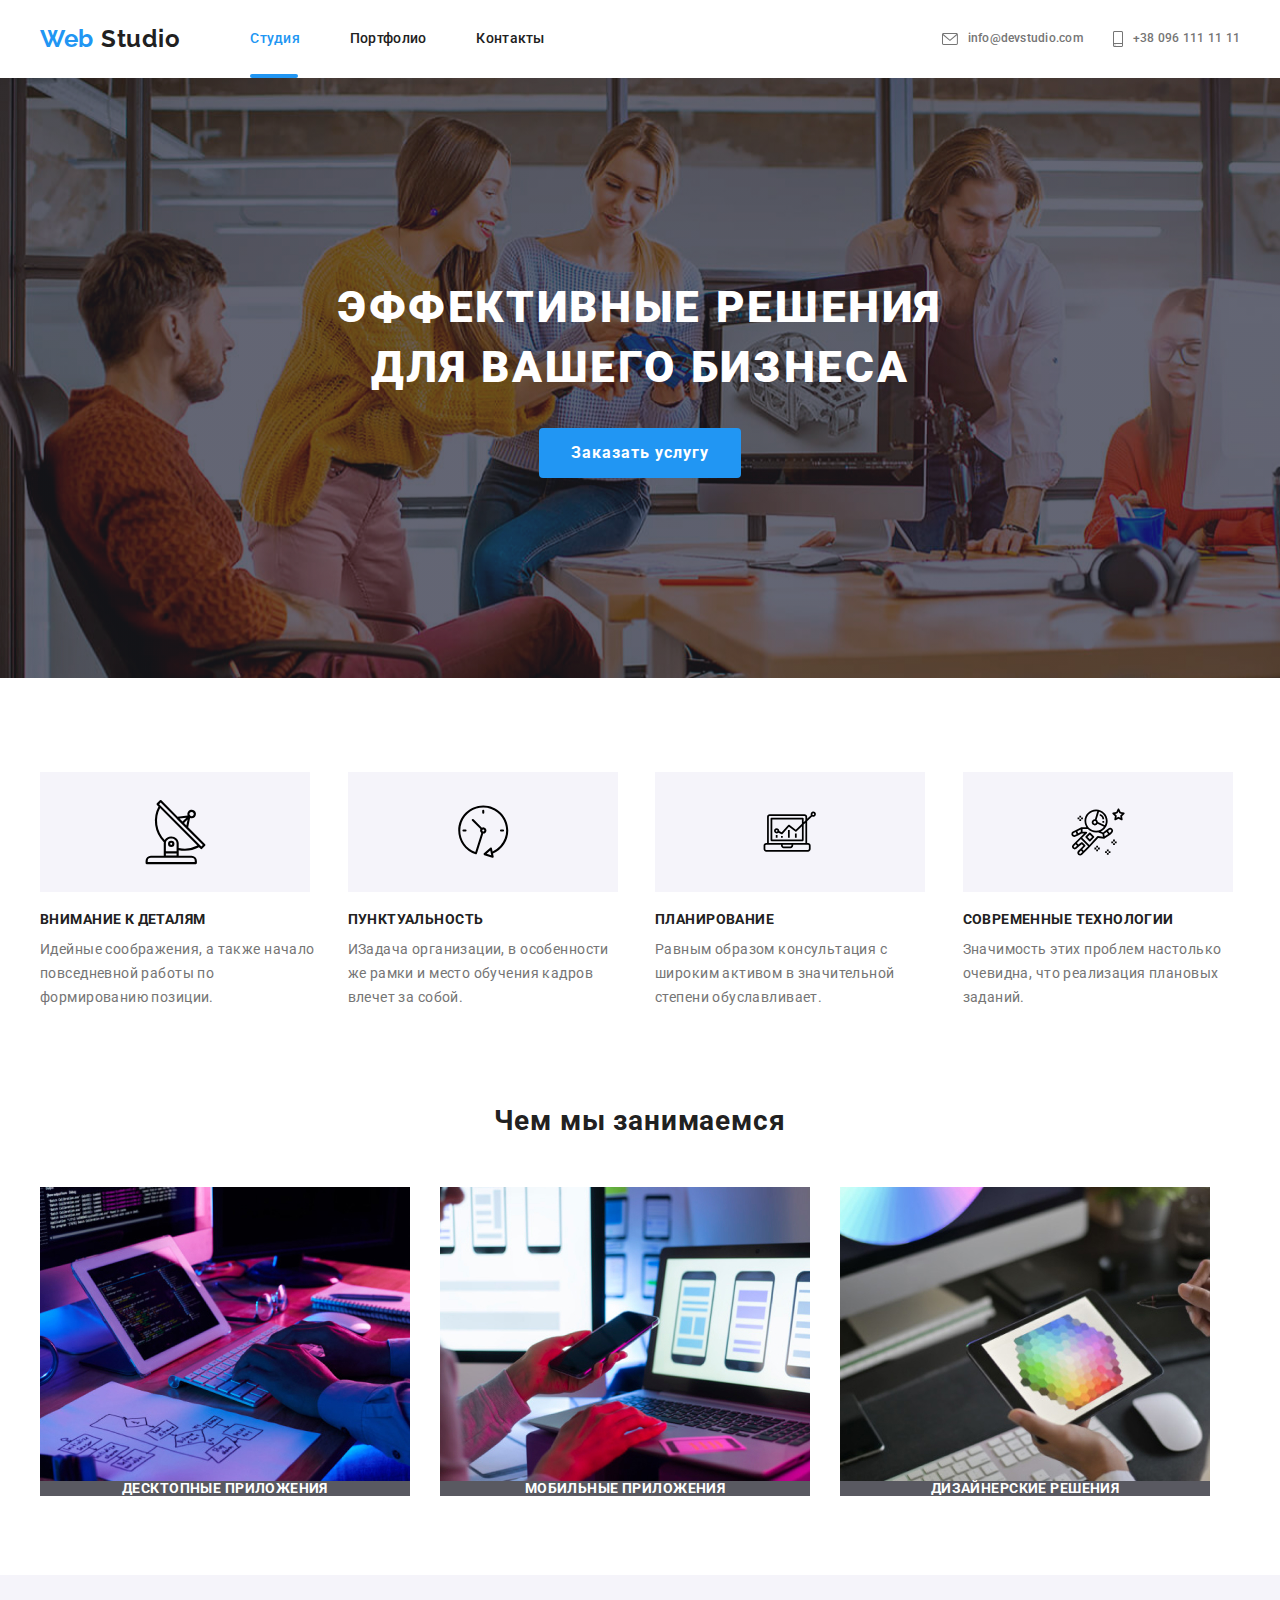
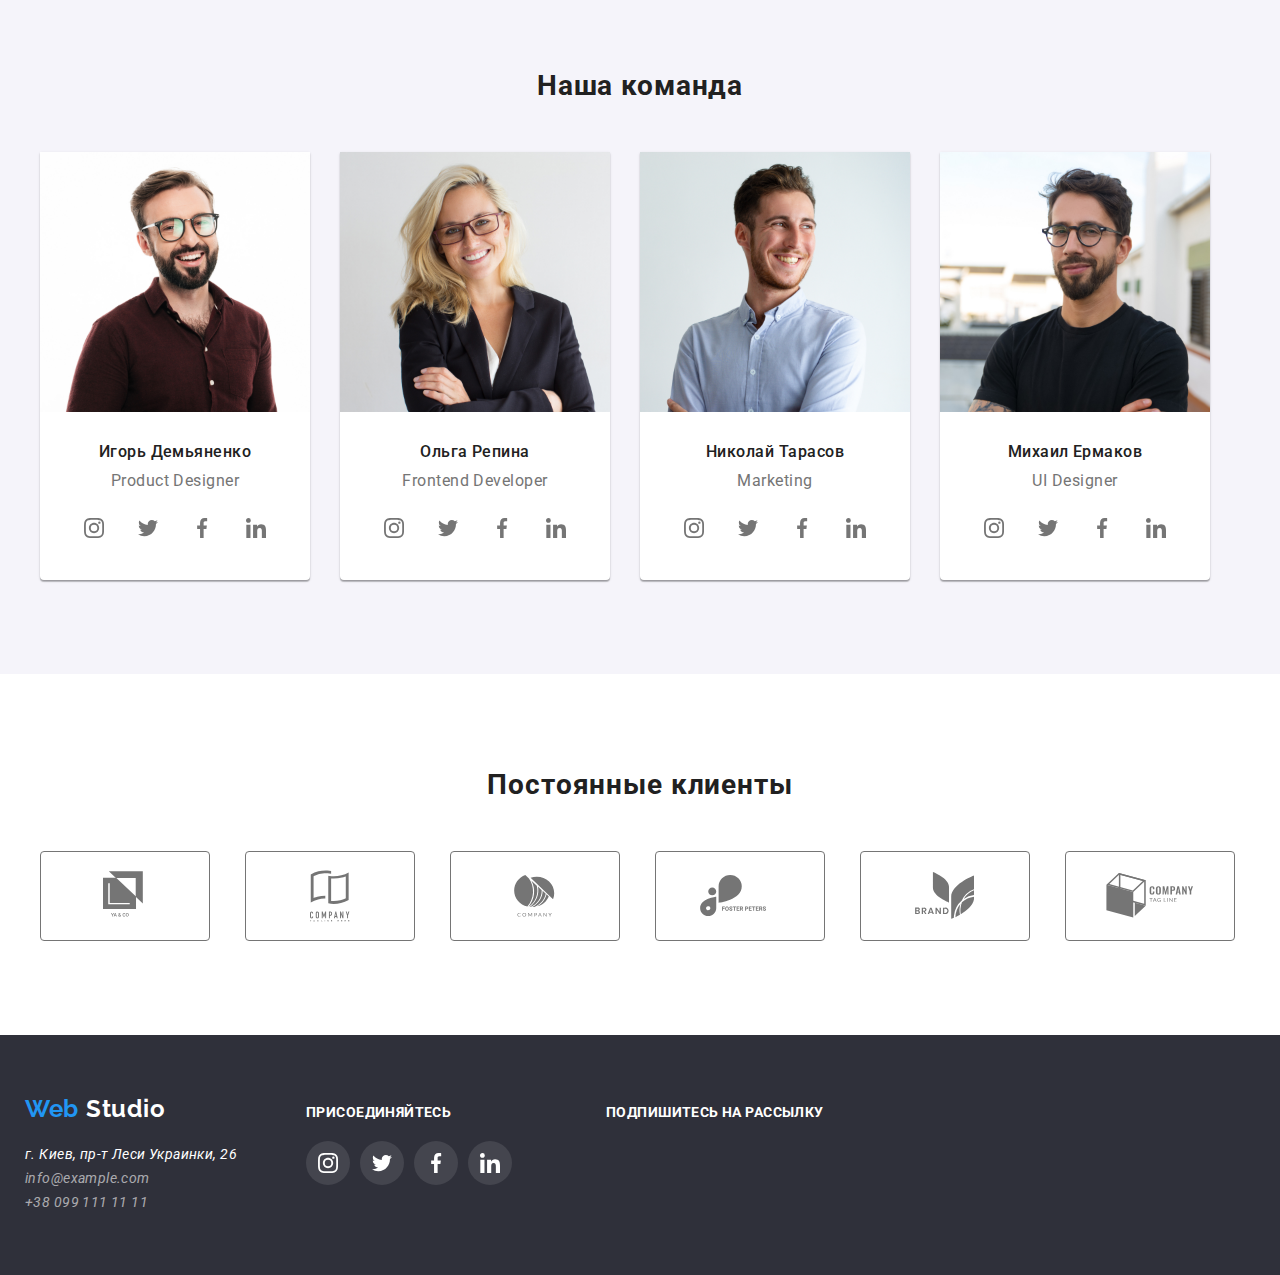
==== index.html @ 76b2c0dd "сделано меню подчеркивание в меню навигации" ====
<!DOCTYPE html>
<html lang="ru">
  <head>
    <meta charset="UTF-8" />
    <meta name="viewport" content="width=device-width, initial-scale=1.0" />
    <title>Document</title>
    <link
      href="https://fonts.googleapis.com/css2?family=Raleway:wght@700&family=Roboto:wght@400;500;700;900&display=swap"
      rel="stylesheet"
    />
    <link rel="stylesheet" href="./css/normalize.css" />
    <link rel="stylesheet" href="./css/style.css" />
  </head>
  <body>
    <header>
      <div class="container nav-container">
        <nav class="navigation">
          <a class="link logo" href="/">
            <span class="logo-start">Web</span>
            <span class="logo-end">Studio</span>
          </a>
          <ul class="list nav-list">
            <li class="nav-list-item">
              <a class="link nav-list-link current-link" href="">Студия</a>
            </li>
            <li class="nav-list-item">
              <a class="link nav-list-link" href="portfolio.html">Портфолио</a>
            </li>
            <li class="nav-list-item">
              <a class="link nav-list-link" href="">Контакты</a>
            </li>
          </ul>
        </nav>
           <div class="menu-links">
          <a class="link contacts" href="mailto:info@devstudio.com">
            <svg class="icon-male">
            <use href="./images/icons/sprite.svg#icon-envelope"</use>
                  </svg>
                  info@devstudio.com</a>
          <a class="link contacts" href="callto:+380961111111"
            ><svg class="icon-tel">
              <use href="./images/icons/sprite.svg#icon-smartphone" </use>
            </svg>
            
            +38 096 111 11 11</a
          >
        </div>
      </div>
    </header>
    <main>
      <section class="hero">
        <div class="container">
          <h1 class="page-title">Эффективные решения <br> для вашего бизнеса</h1>
          <button class="hero-btn" type="button">Заказать услугу</button>
        </div>
      </section>
      <section class="features">
        <div class="container">
          <h2 hidden class="section-title">Особенности</h2>
          <ul class="list section-list">
            <li class="section-list-item">
              <div class="icon-block">
              <svg  width="65" height="70">
                <use href="./images/icons/sprite.svg#icon-antenna_1" </use>
              </svg>
              </div>
              <h3 class="title">Внимание к деталям</h3>
              <p class="section-description">
                Идейные соображения, а также начало повседневной работы по
                формированию позиции.
              </p>
            </li>
            <li class="section-list-item">
              <div class="icon-block">
                <svg  width="70" height="53" ">
                  <use href="./images/icons/sprite.svg#icon-clock_1" </use>
                </svg>
              </div>
                <h3 class="title">Пунктуальность</h3>
              <p class="section-description">
                ИЗадача организации, в особенности же рамки и место обучения
                кадров влечет за собой.
              </p>
            </li>
            <li class="section-list-item">
              <div class="icon-block">
                <svg width="70" height="53">
                  <use href="./images/icons/sprite.svg#icon-diagram_1" </use>
                </svg>
                </div>
                <h3 class="title">Планирование</h3>
              <p class="section-description">
                Равным образом консультация с широким активом в значительной
                степени обуславливает.
              </p>
            </li>
            <li class="section-list-item">
              <div class="icon-block">
                <svg width="54" height="60">
                  <use href="./images/icons/sprite.svg#icon-astronaut_1" </use>
                </svg>
                </div>
              <h3 class="title">Современные технологии</h3>
              <p class="section-description">
                Значимость этих проблем настолько очевидна, что реализация
                плановых заданий.
              </p>
            </li>
          </ul>
        </div>
      </section>
      <section class="section">
        <div class="container">
        <h2 class="section-title">Чем мы занимаемся</h2>
        <ul class="list section-list">
          <li class="list-item-section ">
            <img src="images/img(1).jpg" width="370" alt="Ноутбук" />
            <p class="title activity">Десктопные приложения</p>
          </li>
          <li class="list-item-section">
            <img src="images/img(2).jpg" width="370" alt="Мобильный телефон" />
            <p class="title activity">Мобильные приложения</p>
          </li>
          <li class="list-item-section">
            <img src="images/img(3).jpg" width="370" alt="Монитор" />
            <p class="title activity">Дизайнерские решения</p>
          </li>
        </ul>
        </div>
      </section>
      <section class="section section-team">
        <div class="container">
        <h2 class="section-title">Наша команда</h2>
        <ul class="list section-list">
          <li class=" section-list-item team-item">
             <img src="images/img(4).jpg" width="270" alt="Фото Николая" />
            <h3 class="person-name">Игорь Демьяненко</h3>
            <p class="profesion">Product Designer</p>
            <ul class="list section-list social-networks-list">
              <li class="social-networks">
                <a class="social-network-item" href="https://www.instagram.com" aria-label="Ссылка на Instagram">
                  <svg class="social-icons" width="20" height="20">
                    <use href="./images/icons/sprite.svg#icon-instagram" </use>
                  </svg></a>
              </li>
              <li class="social-networks">
                <a class="social-network-item" href="https://www.twitter.com" aria-label="Ссылка на Twitter"><svg
                    class="social-icons" width="20" height="20">
                    <use href="./images/icons/sprite.svg#icon-twitter" </use>
                  </svg></a>
              </li>
              <li class="social-networks">
                <a class="social-network-item" href="https://www.facebook.com" aria-label="Ссылка на Facebook"><svg
                    class="social-icons" width="20" height="20">
                    <use href="./images/icons/sprite.svg#icon-facebook" </use>
                  </svg></a>
              </li>
              <li class="social-networks">
                <a class="social-network-item" href="https://www.linkedin.com" aria-label="Ссылка на Linkedin"><svg
                    class="social-icons" width="20" height="20">
                    <use href="./images/icons/sprite.svg#icon-linkedin" </use>
                  </svg></a>
              </li>
            </ul>
          </li>
          <li class="section-list-item team-item">
            <img src="images/img(5).jpg" width="270" alt="Фото Ольги" />
            <h3 class="person-name">Ольга Репина</h3>
            <p class="profesion">Frontend Developer</p>
            <ul class="list section-list social-networks-list">
              <li class="social-networks">
                <a class="social-network-item" href="https://www.instagram.com" aria-label="Ссылка на Instagram">
                  <svg class="social-icons" width="20" height="20">
                    <use href="./images/icons/sprite.svg#icon-instagram" </use>
                  </svg></a>
              </li>
              <li class="social-networks">
                <a class="social-network-item" href="https://www.twitter.com" aria-label="Ссылка на Twitter"><svg
                    class="social-icons" width="20" height="20">
                    <use href="./images/icons/sprite.svg#icon-twitter" </use>
                  </svg></a>
              </li>
              <li class="social-networks">
                <a class="social-network-item" href="https://www.facebook.com" aria-label="Ссылка на Facebook"><svg
                    class="social-icons" width="20" height="20">
                    <use href="./images/icons/sprite.svg#icon-facebook" </use>
                  </svg></a>
              </li>
              <li class="social-networks">
                <a class="social-network-item" href="https://www.linkedin.com" aria-label="Ссылка на Linkedin"><svg
                    class="social-icons" width="20" height="20">
                    <use href="./images/icons/sprite.svg#icon-linkedin" </use>
                  </svg></a>
              </li>
            </ul>
          </li>
          <li class="section-list-item team-item">
            <img src="images/img(6).jpg" width="270" alt="Фото Андрея" />
            <h3 class="person-name">Николай Тарасов</h3>
            <p class="profesion">Marketing</p>
            <ul class="list section-list social-networks-list">
              <li class="social-networks">
                <a class="social-network-item" href="https://www.instagram.com" aria-label="Ссылка на Instagram">
                  <svg class="social-icons" width="20" height="20">
                    <use href="./images/icons/sprite.svg#icon-instagram" </use>
                  </svg></a>
              </li>
              <li class="social-networks">
                <a class="social-network-item" href="https://www.twitter.com" aria-label="Ссылка на Twitter"><svg
                    class="social-icons" width="20" height="20">
                    <use href="./images/icons/sprite.svg#icon-twitter" </use>
                  </svg></a>
              </li>
              <li class="social-networks">
                <a class="social-network-item" href="https://www.facebook.com" aria-label="Ссылка на Facebook"><svg
                    class="social-icons" width="20" height="20">
                    <use href="./images/icons/sprite.svg#icon-facebook" </use>
                  </svg></a>
              </li>
              <li class="social-networks">
                <a class="social-network-item" href="https://www.linkedin.com" aria-label="Ссылка на Linkedin"><svg
                    class="social-icons" width="20" height="20">
                    <use href="./images/icons/sprite.svg#icon-linkedin" </use>
                  </svg></a>
              </li>
            </ul>
          </li>

          <li class="section-list-item team-item">
            <img src="images/img(7).jpg" width="270" alt="Фото Ивана" />
            <h3 class="person-name">Михаил Ермаков</h3>
            <p class="profesion">UI Designer</p>
            
              <ul class="list section-list social-networks-list">
                <li class="social-networks">
                  <a class="social-network-item" href="https://www.instagram.com" aria-label="Ссылка на Instagram">
                    <svg class="social-icons" width="20" height="20">
                      <use href="./images/icons/sprite.svg#icon-instagram" </use>
                    </svg></a>
                </li>
                <li class="social-networks">
                  <a class="social-network-item" href="https://www.twitter.com" aria-label="Ссылка на Twitter"><svg class="social-icons" width="20"
                      height="20">
                      <use href="./images/icons/sprite.svg#icon-twitter" </use>
                    </svg></a>
                </li>
                <li class="social-networks">
                  <a class="social-network-item" href="https://www.facebook.com" aria-label="Ссылка на Facebook"><svg class="social-icons" width="20"
                      height="20">
                      <use href="./images/icons/sprite.svg#icon-facebook" </use>
                    </svg></a>
                </li>
                <li class="social-networks">
                  <a class="social-network-item" href="https://www.linkedin.com" aria-label="Ссылка на Linkedin"><svg class="social-icons" width="20"
                      height="20">
                      <use href="./images/icons/sprite.svg#icon-linkedin" </use>
                    </svg></a>
                </li>
              </ul>
          </li>
        </ul>
        
      </section>
      <section class="section">
        <div class="container">
        <h2 class="section-title">Постоянные клиенты</h2>
        <ul class="list section-list">
          <li class="section-list-clients">
            <a class="link clients-link" href="">
              <svg class="clients" width="44" height="49">
                <use href="./images/icons/sprite.svg#icon-logo1" </use>
              </svg></a>
          </li>
          <li class="section-list-clients">
            <a class="link clients-link" href="">
              <svg class="clients" width="40" height="52">
                <use href="./images/icons/sprite.svg#icon-logo2" </use>
              </svg></a>
          </li>
          <li class="section-list-clients">
            <a class="link clients-link" href="">
              <svg class="clients" width="41" height="42">
                <use href="./images/icons/sprite.svg#icon-logo3" </use>
              </svg></a>
          </li>
          <li class="section-list-clients">
            <a class="link clients-link" href="">
              <svg class="clients" width="79" height="42">
                <use href="./images/icons/sprite.svg#icon-logo4" </use>
              </svg></a>
          </li>
          <li class="section-list-clients">
            <a class="link clients-link" href="">
              <svg class="clients" width="59" height="47">
                <use href="./images/icons/sprite.svg#icon-logo5" </use>
              </svg></a>
          </li>
          <li class="section-list-clients">
            <a class="link clients-link" href="">
              <svg class="clients" width="88" height="45">
                <use href="./images/icons/sprite.svg#icon-logo6" </use>
              </svg></a>
          </li>
        </ul>
        </div>
      </section>
    </main>
    <footer class="footer ">
      <div class="container section-list footer-box">
      <div class=" adress-box">
        <a class="link logo-footer" href="/">
          <span class="logo-start">Web</span>
          <span class="logo-end-footer">Studio</span>
        </a>
        <address class="footer-contacts">
          <span class="adress"> г. Киев, пр-т Леси Украинки, 26 </span><br />
          info@example.com <br />
          +38 099 111 11 11
        </address>
      </div>
      <div class=" join-box">
        <p class="join ">присоединяйтесь</p>
        <ul class="list section-list social-networks-list">
          <li class="social-networks">
            <a class="social-network-footer" href="https://www.instagram.com" aria-label="Ссылка на Instagram">
              <svg class="social-icons-footer" width="20" height="20">
                <use href="./images/icons/sprite.svg#icon-instagram" </use>
              </svg></a>
          </li>
          <li class="social-networks">
            <a class="social-network-footer" href="https://www.twitter.com" aria-label="Ссылка на Twitter"><svg class="social-icons-footer" width="20"
                height="20">
                <use href="./images/icons/sprite.svg#icon-twitter" </use>
              </svg></a>
          </li>
          <li class="social-networks">
            <a class="social-network-footer" href="https://www.facebook.com" aria-label="Ссылка на Facebook"><svg class="social-icons-footer" width="20"
                height="20">
                <use href="./images/icons/sprite.svg#icon-facebook" </use>
              </svg></a>
          </li>
          <li class="social-networks">
            <a class="social-network-footer" href="https://www.linkedin.com" aria-label="Ссылка на Linkedin"><svg class="social-icons-footer" width="20"
                height="20">
                <use href="./images/icons/sprite.svg#icon-linkedin" </use>
              </svg></a>
          </li>
        </ul>
      </div>
      <div class="join-form">
        <p class="join">Подпишитесь на рассылку</p>
      </div>
      </div>
    </footer>
  </body>
</html>
---- css/style.css ----
/*font-family: "Raleway", sans-serif;
font-family: "Roboto", sans-serif;*/
:root {
  --primary-text-color: #757575;
  --title-text-color: #212121;
  --accent-color: #2196f3;
  --primary-white-color: #ffffff;
  --footer-contacts-color: rgba(255, 255, 255, 0.6);
  --footer-socialnetworks-color: rgba(255, 255, 255, 0.1);
  --footer-background-color: #2f303a;
  --activity-background-color: rgba(47, 48, 58, 0.8);
  --background-button-color: #f5f4fa;
  --ovelay-bgrimage-color: rgba(47, 48, 58, 0.4);
}
html {
  box-sizing: border-box;
}
*,
*::before,
*::after {
  box-sizing: inherit;
}

/*Общие*/

body {
  font-family: Roboto, sans-serif;
  background-color: var(--primary-white-color);
  color: var(--primary-text-color);
  text-decoration: none;
  font-style: normal;
  font-weight: 400;
  font-size: 14px;
  line-height: 1.71;
}

.list {
  padding: 0;
  margin: 0;

  list-style: none;
}
.link {
  margin: 0;
  padding: 0;
  text-decoration: none;
  color: var(--primary-text-color);
}
.link:hover,
.link:focus {
  color: var(--accent-color);
  fill: var(--accent-color);
}
.container {
  width: 1230px;
  margin-right: auto;
  margin-left: auto;
  padding-left: 15px;
  padding-right: 15px;
}
.section {
  padding: 94px 0;
}
/*Хедер*/
.nav-container {
  display: flex;
  align-items: center;
}
.nav-list,
.navigation {
  display: flex;
  align-items: center;
}

.nav-list .nav-list-item + .nav-list-item {
  margin-left: 50px;
}
.nav-list-item:first-child {
  margin-left: 70px;
}
.logo {
  padding: 25px 0;
  font-family: "Raleway", sans-serif;
  font-weight: 700;
  font-size: 24px;
  line-height: 1.17;
  letter-spacing: 0.03em;
}
.logo-start {
  color: var(--accent-color);
}
.logo-end {
  color: var(--title-text-color);
}

.nav-list-link {
  font-weight: 500;
  font-size: 14px;
  line-height: 1.14;
  letter-spacing: 0.02em;
  color: var(--title-text-color);
}
.nav-list-item {
  position: relative;
}
.current-link {
  color: var(--accent-color);
}
.current-link::after {
  content: "";
  position: absolute;
  transform: translateY(27px);

  width: 48px;
  height: 4px;
  bottom: 0px;
  left: 0px;
  background-color: var(--accent-color);
  border-radius: 2px;

  transition: 500ms cubic-bezier(0.4, 0, 0.2, 1);
}
.current-link-portfolio::after {
  content: "";
  position: absolute;
  transform: translateY(27px);

  width: 78px;
  height: 4px;
  bottom: 0px;
  left: 0px;
  background-color: var(--accent-color);
  border-radius: 2px;
  transition: 500ms cubic-bezier(0.4, 0, 0.2, 1);
}
.current-link-portfolio {
  color: var(--accent-color);
}

.contacts {
  display: inline-flex;
  font-weight: 500;
  font-size: 12px;
  line-height: 1.16;
  letter-spacing: 0.02em;
  align-items: center;
}
.icon-male {
  height: 12px;
  width: 16px;
  margin-right: 10px;
  fill: currentColor;
}
.icon-tel {
  width: 10px;
  height: 16px;
  margin-right: 10px;
  fill: currentColor;
}

.menu-links .contacts + .contacts {
  margin-left: 30px;
}
.menu-links {
  display: flex;
  margin-left: auto;
  align-items: center;
}

/*Герой*/

.hero {
  background-image: linear-gradient(
      var(--ovelay-bgrimage-color) 100%,
      var(--ovelay-bgrimage-color) 100%
    ),
    url(../images/bgimg.jpg);
  padding: 200px 0;
  text-align: center;
}
.page-title {
  margin-top: 0;
  margin-bottom: 30px;
  font-weight: 900;
  font-size: 44px;
  line-height: 1.36;
  text-align: center;
  letter-spacing: 0.06em;
  text-transform: uppercase;
  color: var(--primary-white-color);
}
.hero-btn {
  display: inline-block;
  min-width: 200px;
  padding: 10px 32px;
  font-weight: 700;
  font-size: 16px;
  line-height: 1.875;
  text-align: center;
  letter-spacing: 0.06em;
  color: var(--primary-white-color);
  border-radius: 4px;
  border-color: transparent;
  background-color: var(--accent-color);
  border: 0px;
  cursor: pointer;
}

/*Секция "Особенности"*/
.features {
  padding: 94px 0px 0px;
}
.section-title {
  margin-bottom: 50px;
  margin-top: 0;
  color: var(--title-text-color);
  font-weight: 700;
  font-size: 28px;
  line-height: 1.18;
  text-align: center;
  letter-spacing: 0.03em;
}
.section-list {
  display: flex;
  flex-wrap: wrap;
}
.section-list-item {
  width: calc((100% - 30px * 3) / 4);
  margin-right: 30px;
  background-color: var(--primary-white-color);
}

.section-list-item:nth-child(4n) {
  margin-right: 0px;
}

.title {
  margin-top: 0;
  margin-bottom: 10px;
  font-weight: 700;
  font-size: 14px;
  line-height: 1.14;
  letter-spacing: 0.03em;
  text-transform: uppercase;
  color: var(--title-text-color);
}
.section-img {
  margin-bottom: 30px;
}
.section-description {
  margin: 0 0;
  font-size: 14px;
  line-height: 1.71;
  letter-spacing: 0.03em;
}

.icon-block {
  display: flex;
  height: 120px;
  width: 270px;
  justify-content: center;
  align-items: center;
  background-color: var(--background-button-color);
  margin-bottom: 20px;
}

/*Секция "Чем мы занимаемся"*/
.activity {
  text-align: center;
  margin-bottom: 0;
  color: var(--primary-white-color);
  background-color: var(--activity-background-color);
}

.list-item-section {
  width: calc((100% - 30px * 2) / 3);
  margin-right: 30px;
}
.list-item-section:nth-child(3n) {
  margin-right: 0px;
}
.list-item-section {
  width: 370px;
  height: 294px;
}
.list-item-section > img {
  display: block;
  height: 100%;
  width: 100%;
  object-fit: contain;
}
/*Секция "Наша команда"*/
.section-team {
  background-color: var(--background-button-color);
}
.person-name {
  margin-top: 30px;
  margin-bottom: 10px;
  text-align: center;
  font-weight: 500;
  font-size: 16px;
  line-height: 1.19;
  letter-spacing: 0.03em;
  color: var(--title-text-color);
}
.profesion {
  text-align: center;
  margin-top: 0;
  margin-bottom: 16px;
  font-size: 16px;
  line-height: 1.19;
  letter-spacing: 0.03em;
}
.section-list .social-networks + .social-networks {
  margin-left: 10px;
  text-align: center;
}
.social-networks {
  margin-bottom: 30px;
}
.social-network-item {
  display: inline-flex;
  justify-content: center;
  align-items: center;
  height: 44px;
  width: 44px;
  background-color: var(--primary-white-color);
  border-radius: 50%;
  fill: var(--primary-text-color);
}
.social-network-item:hover,
.social-network-item:focus {
  background-color: var(--accent-color);
  fill: var(--primary-white-color);
}
.team-item {
  width: 270px;
  box-shadow: 0px 1px 3px rgba(0, 0, 0, 0.12), 0px 1px 1px rgba(0, 0, 0, 0.14),
    0px 2px 1px rgba(0, 0, 0, 0.2);
  border-radius: 0px 0px 4px 4px;
}
.team-item > img {
  display: block;
  object-fit: contain;
}
.social-networks-list {
  justify-content: center;
}

/*секция "Постянные клиенты"*/
.section-list-clients {
  width: calc((100% - 30px * 5) / 6);
  margin-right: 30px;
}

.section-list-clients:nth-child(6n) {
  margin-right: 0px;
}

.clients-link {
  display: flex;
  justify-content: center;
  align-items: center;
  width: 170px;
  height: 90px;
  border: 1px solid var(--primary-text-color);
  border-radius: 4px;
}
.clients-link:hover,
.clients-link:focus {
  border-color: var(--accent-color);
}

.clients {
  fill: currentColor;
}
/*Секция "Футер"*/
.footer {
  background-color: var(--footer-background-color);
}
.footer-box {
  align-items: baseline;
  padding: 60px 0;
}
.join-box {
  margin-right: 94px;
}
.logo-footer {
  display: block;
  margin-bottom: 20px;
  padding: 0px;
  font-family: "Raleway", sans-serif;
  font-weight: 700;
  font-size: 24px;
  line-height: 1.17;
  letter-spacing: 0.03em;
}
.logo-end-footer {
  color: var(--primary-white-color);
}
.social-network-footer {
  display: inline-flex;
  justify-content: center;
  align-items: center;
  height: 44px;
  width: 44px;
  background-color: var(--footer-socialnetworks-color);
  border-radius: 50%;
}
.social-network-footer:hover,
.social-network-footer:focus {
  background-color: var(--accent-color);
}
.social-icons-footer {
  fill: var(--primary-white-color);
}
.footer-contacts {
  font-weight: 400;
  font-size: 14px;
  line-height: 1.71;
  letter-spacing: 0.03em;
  color: rgba(255, 255, 255, 0.6);
}
.adress {
  color: var(--primary-white-color);
}
.adress-box {
  margin-right: 69px;
}
.join {
  margin-top: 0px;
  margin-bottom: 20px;
  font-weight: 700;
  font-size: 14px;
  line-height: 1.14;
  letter-spacing: 0.03em;
  text-transform: uppercase;
  color: var(--primary-white-color);
}
/*Страница "Портфолио"*/
.button {
  display: block;
  min-width: 73px;
  padding: 6px 22px;
  border-radius: 4px;
  border-style: none;
  border-color: transparent;
  font-weight: 500;
  font-size: 16px;
  line-height: 1.625;
  text-align: center;
  letter-spacing: 0.03em;
  color: var(--title-text-color);
  background-color: var(--background-button-color);
}
.button:hover,
.button:focus {
  background-color: var(--accent-color);
  color: var(--primary-white-color);
  box-shadow: 0px 3px 1px rgba(0, 0, 0, 0.1), 0px 1px 2px rgba(0, 0, 0, 0.08),
    0px 2px 2px rgba(0, 0, 0, 0.12);
}
.button-list {
  display: flex;
  justify-content: center;
}
.button-list .button-list-item:not(:last-child) {
  margin-right: 8px;
}
.button-section {
  margin-bottom: 50px;
}
.portfolio-list-item {
  width: calc((100% - 30px * 2) / 3);
  margin-right: 30px;
  margin-bottom: 30px;
  border: 1px solid #eeeeee;
}
.portfolio-list-item:nth-child(3n) {
  margin-right: 0px;
}
.portfolio-list-item:hover,
.portfolio-list-item:focus {
  border: 1px solid #eeeeee;
  box-shadow: 0px 1px 1px rgba(0, 0, 0, 0.12), 0px 4px 4px rgba(0, 0, 0, 0.06),
    1px 4px 6px rgba(0, 0, 0, 0.16);
}
.project-link {
  display: block;
  text-decoration: none;
  color: var(--primary-text-color);
}
.img {
  display: block;
  width: 100%;
  height: 100%;
}
.project-link :hover,
.project-link :focus {
  background-color: var(--accent-color);
  color: var(--primary-white-color);
}

.projects-title {
  margin-top: 20px;
  margin-bottom: 4px;
  margin-left: 24px;
  margin-right: 24px;
  font-weight: 700d;
  font-size: 18px;
  line-height: 2;
  letter-spacing: 0.06em;
  color: var(--title-text-color);
}

.project-name {
  margin-top: 0px;
  margin-bottom: 20px;
  margin-left: 24px;
  margin-right: 24px;
  font-size: 16px;
  line-height: 1.875;
  letter-spacing: 0.03em;
}

.project-description {
  font-size: 18px;
  line-height: 1.56;
  letter-spacing: 0.03em;
}
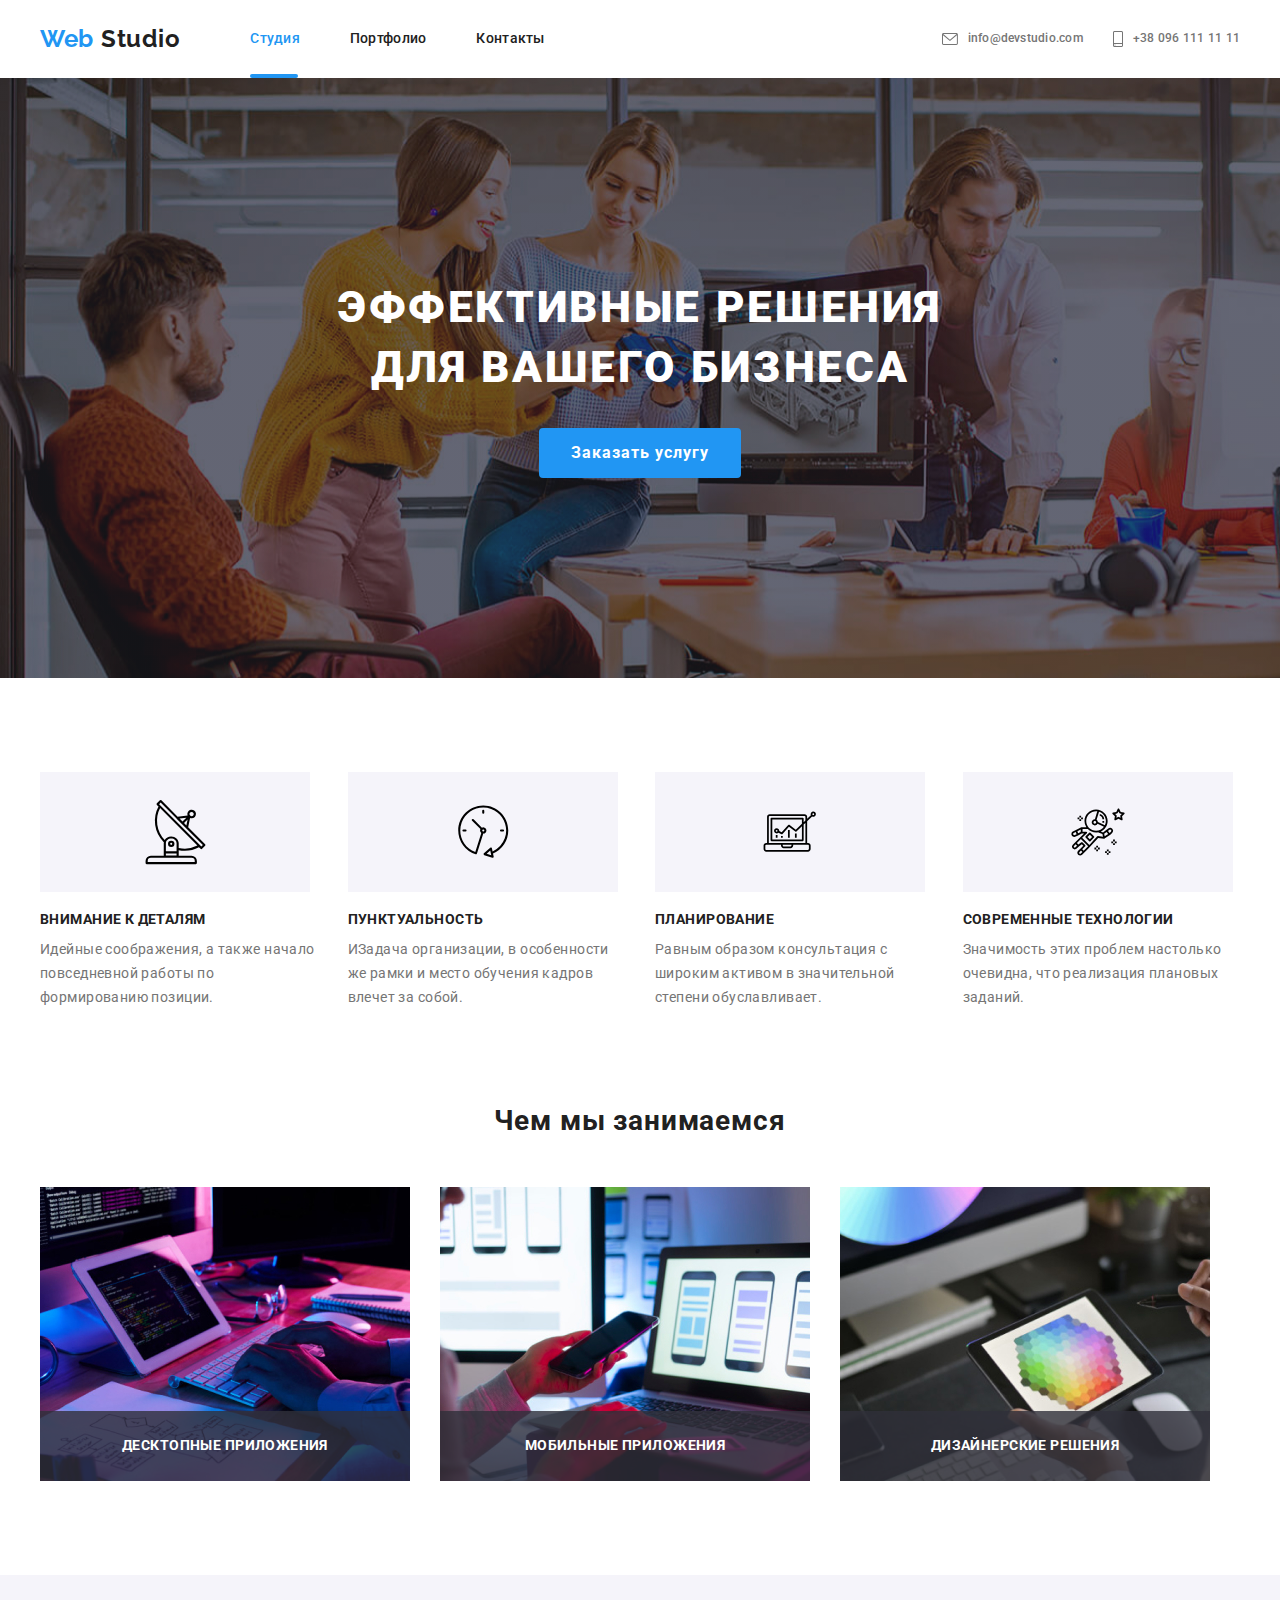
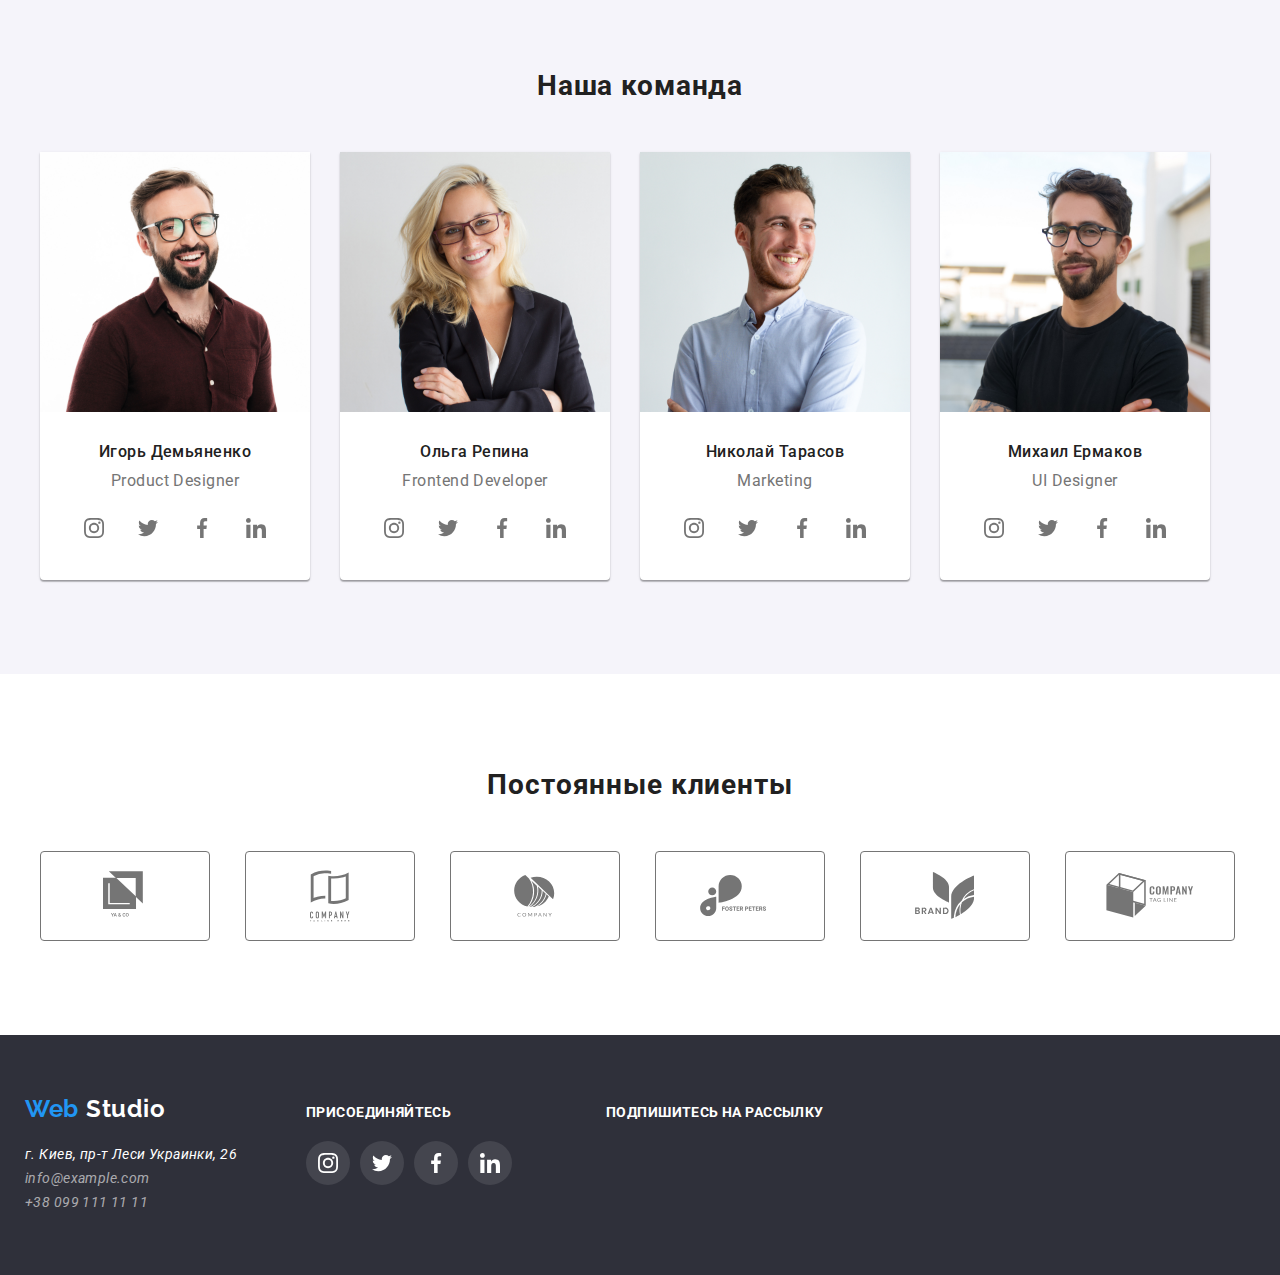
==== commit dfa0faf1: "секция чем мы занимаемся" ====
--- a/index.html
+++ b/index.html
@@ -114,6 +114,7 @@
         <h2 class="section-title">Чем мы занимаемся</h2>
         <ul class="list section-list">
           <li class="list-item-section ">
+           
             <img src="images/img(1).jpg" width="370" alt="Ноутбук" />
             <p class="title activity">Десктопные приложения</p>
           </li>
--- a/css/style.css
+++ b/css/style.css
@@ -50,6 +50,7 @@
 .link:focus {
   color: var(--accent-color);
   fill: var(--accent-color);
+  transition: 250ms cubic-bezier(0.4, 0, 0.2, 1);
 }
 .container {
   width: 1230px;
@@ -117,8 +118,6 @@
   left: 0px;
   background-color: var(--accent-color);
   border-radius: 2px;
-
-  transition: 500ms cubic-bezier(0.4, 0, 0.2, 1);
 }
 .current-link-portfolio::after {
   content: "";
@@ -131,7 +130,6 @@
   left: 0px;
   background-color: var(--accent-color);
   border-radius: 2px;
-  transition: 500ms cubic-bezier(0.4, 0, 0.2, 1);
 }
 .current-link-portfolio {
   color: var(--accent-color);
@@ -266,13 +264,21 @@
 
 /*Секция "Чем мы занимаемся"*/
 .activity {
-  text-align: center;
+  position: absolute;
+  display: flex;
+  align-items: center;
+  justify-content: center;
+  bottom: 0px;
+  left: 0px;
+  width: 370px;
+  height: 70px;
   margin-bottom: 0;
   color: var(--primary-white-color);
   background-color: var(--activity-background-color);
 }
 
 .list-item-section {
+  position: relative;
   width: calc((100% - 30px * 2) / 3);
   margin-right: 30px;
 }
@@ -327,6 +333,7 @@
   background-color: var(--primary-white-color);
   border-radius: 50%;
   fill: var(--primary-text-color);
+  transition: 250ms cubic-bezier(0.4, 0, 0.2, 1);
 }
 .social-network-item:hover,
 .social-network-item:focus {
@@ -365,6 +372,7 @@
   height: 90px;
   border: 1px solid var(--primary-text-color);
   border-radius: 4px;
+  transition: 250ms cubic-bezier(0.4, 0, 0.2, 1);
 }
 .clients-link:hover,
 .clients-link:focus {
@@ -406,6 +414,7 @@
   width: 44px;
   background-color: var(--footer-socialnetworks-color);
   border-radius: 50%;
+  transition: 250ms cubic-bezier(0.4, 0, 0.2, 1);
 }
 .social-network-footer:hover,
 .social-network-footer:focus {
@@ -452,6 +461,7 @@
   letter-spacing: 0.03em;
   color: var(--title-text-color);
   background-color: var(--background-button-color);
+  transition: 250ms cubic-bezier(0.4, 0, 0.2, 1);
 }
 .button:hover,
 .button:focus {
@@ -475,6 +485,7 @@
   margin-right: 30px;
   margin-bottom: 30px;
   border: 1px solid #eeeeee;
+  transition: 250ms cubic-bezier(0.4, 0, 0.2, 1);
 }
 .portfolio-list-item:nth-child(3n) {
   margin-right: 0px;
@@ -489,6 +500,7 @@
   display: block;
   text-decoration: none;
   color: var(--primary-text-color);
+  transition: 250ms cubic-bezier(0.4, 0, 0.2, 1);
 }
 .img {
   display: block;
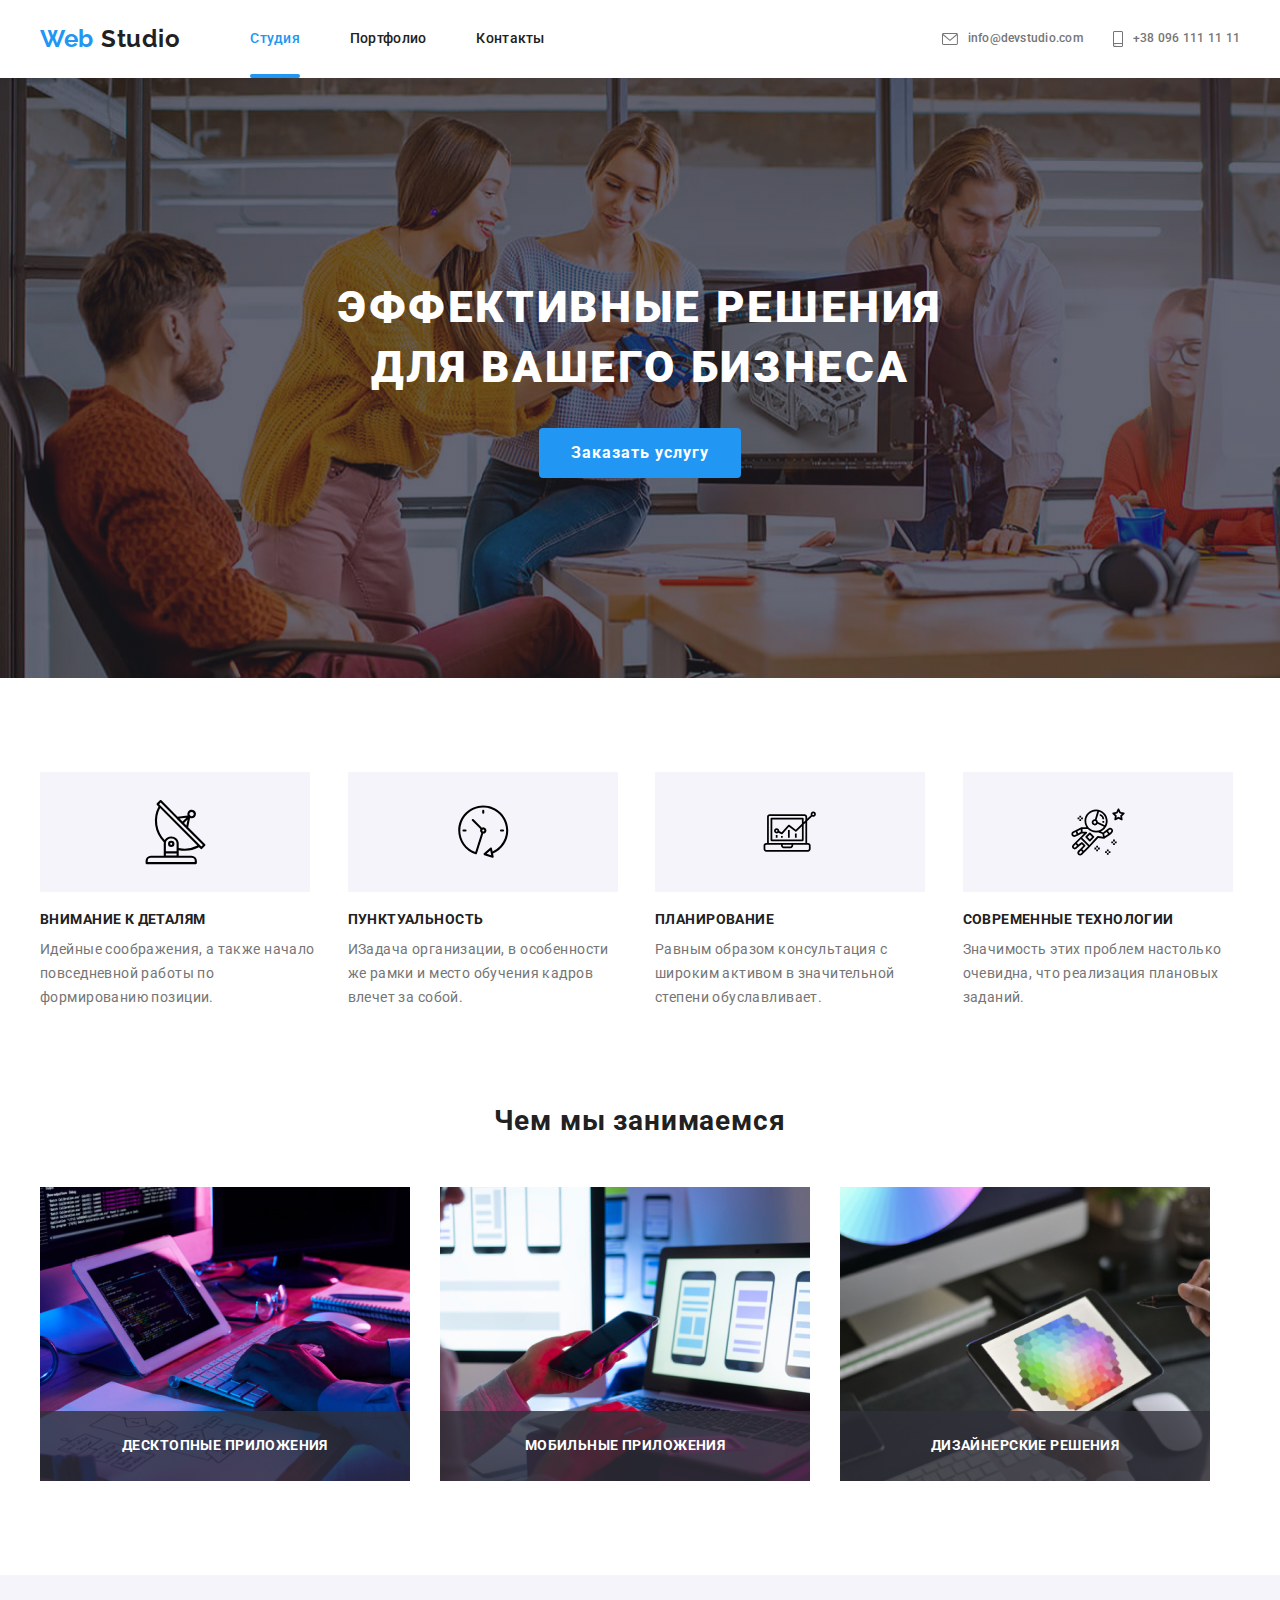
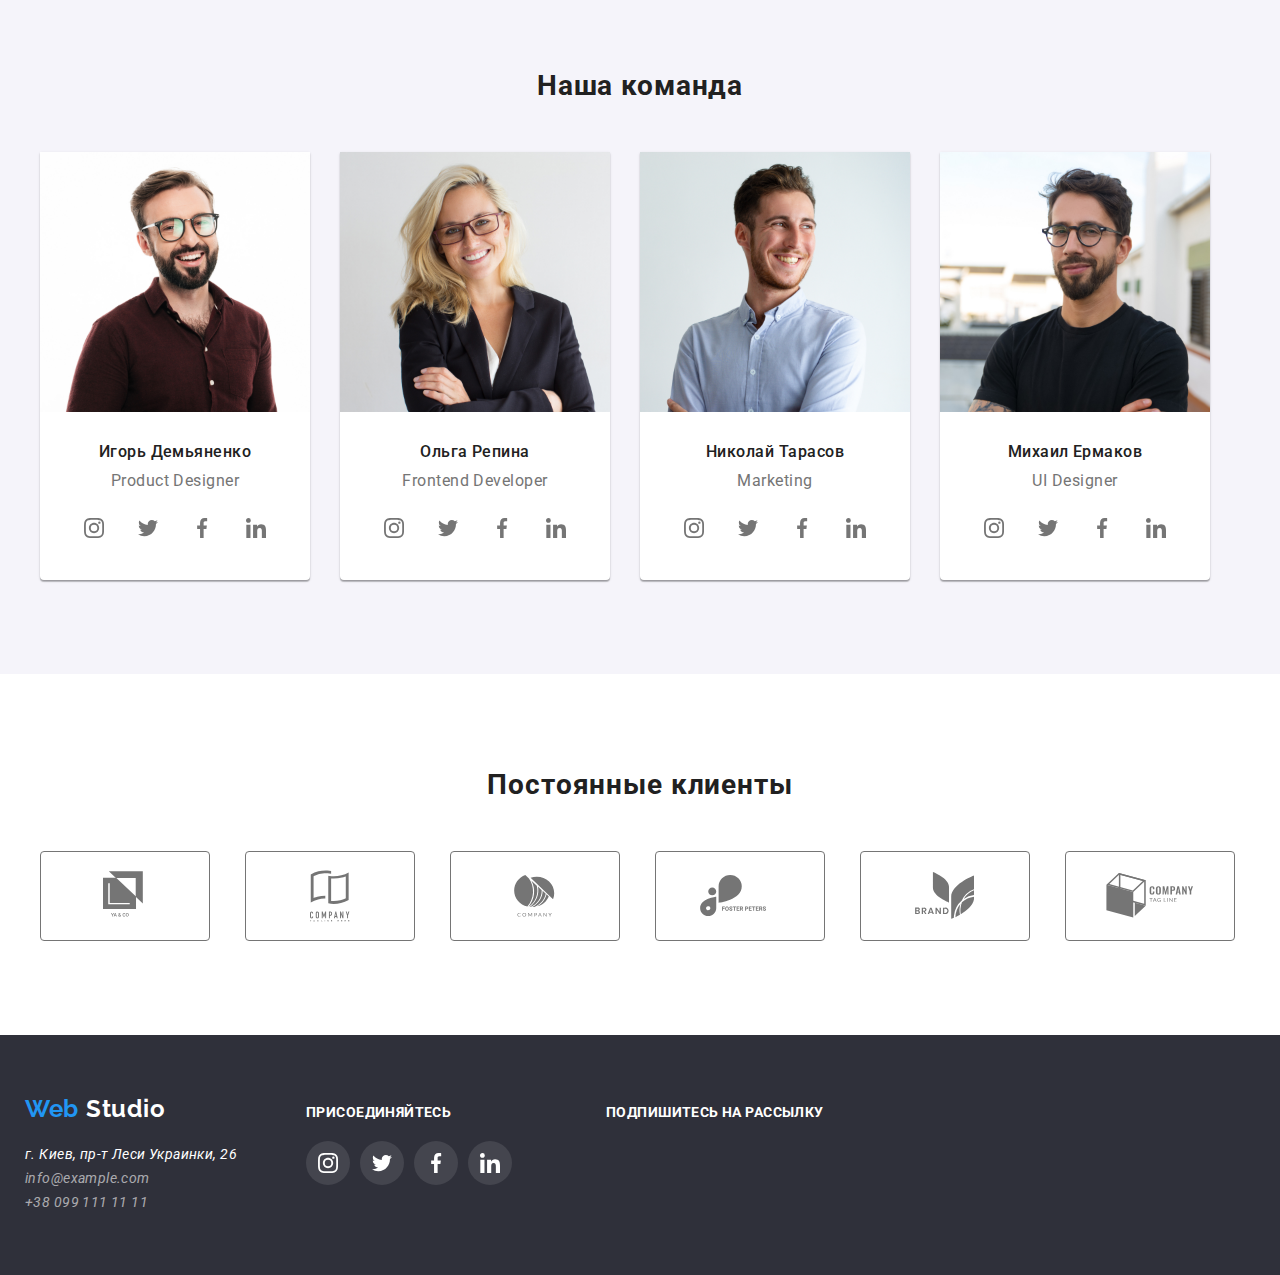
==== commit 7bcb7d26: "финиш" ====
--- a/index.html
+++ b/index.html
@@ -51,7 +51,7 @@
       <section class="hero">
         <div class="container">
           <h1 class="page-title">Эффективные решения <br> для вашего бизнеса</h1>
-          <button class="hero-btn" type="button">Заказать услугу</button>
+          <button class="hero-btn" data-modal-open type="button">Заказать услугу</button>
         </div>
       </section>
       <section class="features">
@@ -353,5 +353,12 @@
       </div>
       </div>
     </footer>
+    
+      <div class="backdrop is-hidden" data-modal>
+        <div class="modal">
+          <button class="close-modal" data-modal-close>X</button>
+        </div>
+      </div>
+    <script src="./js/modal.js"></script>
   </body>
 </html>
--- a/css/style.css
+++ b/css/style.css
@@ -11,6 +11,8 @@
   --activity-background-color: rgba(47, 48, 58, 0.8);
   --background-button-color: #f5f4fa;
   --ovelay-bgrimage-color: rgba(47, 48, 58, 0.4);
+  --overlay-color: rgba(33, 150, 243, 0.9);
+  --overlay-modal: rgba(0, 0, 0, 0.2);
 }
 html {
   box-sizing: border-box;
@@ -111,28 +113,13 @@
   content: "";
   position: absolute;
   transform: translateY(27px);
-
-  width: 48px;
+  display: block;
+  width: 100%;
   height: 4px;
   bottom: 0px;
   left: 0px;
   background-color: var(--accent-color);
   border-radius: 2px;
-}
-.current-link-portfolio::after {
-  content: "";
-  position: absolute;
-  transform: translateY(27px);
-
-  width: 78px;
-  height: 4px;
-  bottom: 0px;
-  left: 0px;
-  background-color: var(--accent-color);
-  border-radius: 2px;
-}
-.current-link-portfolio {
-  color: var(--accent-color);
 }
 
 .contacts {
@@ -481,6 +468,7 @@
   margin-bottom: 50px;
 }
 .portfolio-list-item {
+  display: block;
   width: calc((100% - 30px * 2) / 3);
   margin-right: 30px;
   margin-bottom: 30px;
@@ -490,12 +478,7 @@
 .portfolio-list-item:nth-child(3n) {
   margin-right: 0px;
 }
-.portfolio-list-item:hover,
-.portfolio-list-item:focus {
-  border: 1px solid #eeeeee;
-  box-shadow: 0px 1px 1px rgba(0, 0, 0, 0.12), 0px 4px 4px rgba(0, 0, 0, 0.06),
-    1px 4px 6px rgba(0, 0, 0, 0.16);
-}
+
 .project-link {
   display: block;
   text-decoration: none;
@@ -507,12 +490,13 @@
   width: 100%;
   height: 100%;
 }
-.project-link :hover,
-.project-link :focus {
-  background-color: var(--accent-color);
-  color: var(--primary-white-color);
-}
-
+
+.overlay {
+  position: relative;
+  width: 100%;
+  height: 100%;
+  overflow: hidden;
+}
 .projects-title {
   margin-top: 20px;
   margin-bottom: 4px;
@@ -536,7 +520,68 @@
 }
 
 .project-description {
+  position: absolute;
+  top: 0;
+  right: 0;
+  bottom: 0;
+  left: 0;
+  margin: 0;
   font-size: 18px;
   line-height: 1.56;
   letter-spacing: 0.03em;
-}
+  background-color: var(--overlay-color);
+  width: 100%;
+  height: 100%;
+  color: var(--primary-white-color);
+  padding: 63px 24px;
+  transform: translateY(315px);
+  transition: transform 250ms cubic-bezier(0.4, 0, 0.2, 1);
+}
+.portfolio-list-item:hover .project-description {
+  transform: translateY(0px);
+}
+.portfolio-list-item:hover,
+.portfolio-list-item:focus {
+  border: 1px solid #eeeeee;
+  box-shadow: 0px 1px 1px rgba(0, 0, 0, 0.12), 0px 4px 4px rgba(0, 0, 0, 0.06),
+    1px 4px 6px rgba(0, 0, 0, 0.16);
+}
+/*Модальное окно*/
+.backdrop {
+  position: fixed;
+  top: 0;
+  left: 0;
+  right: 0;
+  bottom: 0;
+  background-color: var(--overlay-modal);
+  z-index: 1;
+  transform: scale(1);
+
+  transition: 2000ms cubic-bezier(0.4, 0, 0.2, 1);
+}
+.modal {
+  position: absolute;
+  top: 50%;
+  left: 50%;
+  transform: translate(-50%, -50%);
+  width: 100%;
+  max-width: 528px;
+  height: 581px;
+  background-color: var(--primary-white-color);
+}
+.close-modal {
+  position: absolute;
+  top: 8px;
+  right: 8px;
+  width: 30px;
+  height: 30px;
+  background: var(--primary-white-color);
+  border: 1px solid rgba(0, 0, 0, 0.1);
+  color: var(--title-text-color);
+  border-radius: 50%;
+}
+.is-hidden {
+  visibility: hidden;
+  pointer-events: none;
+  opacity: 0;
+}
